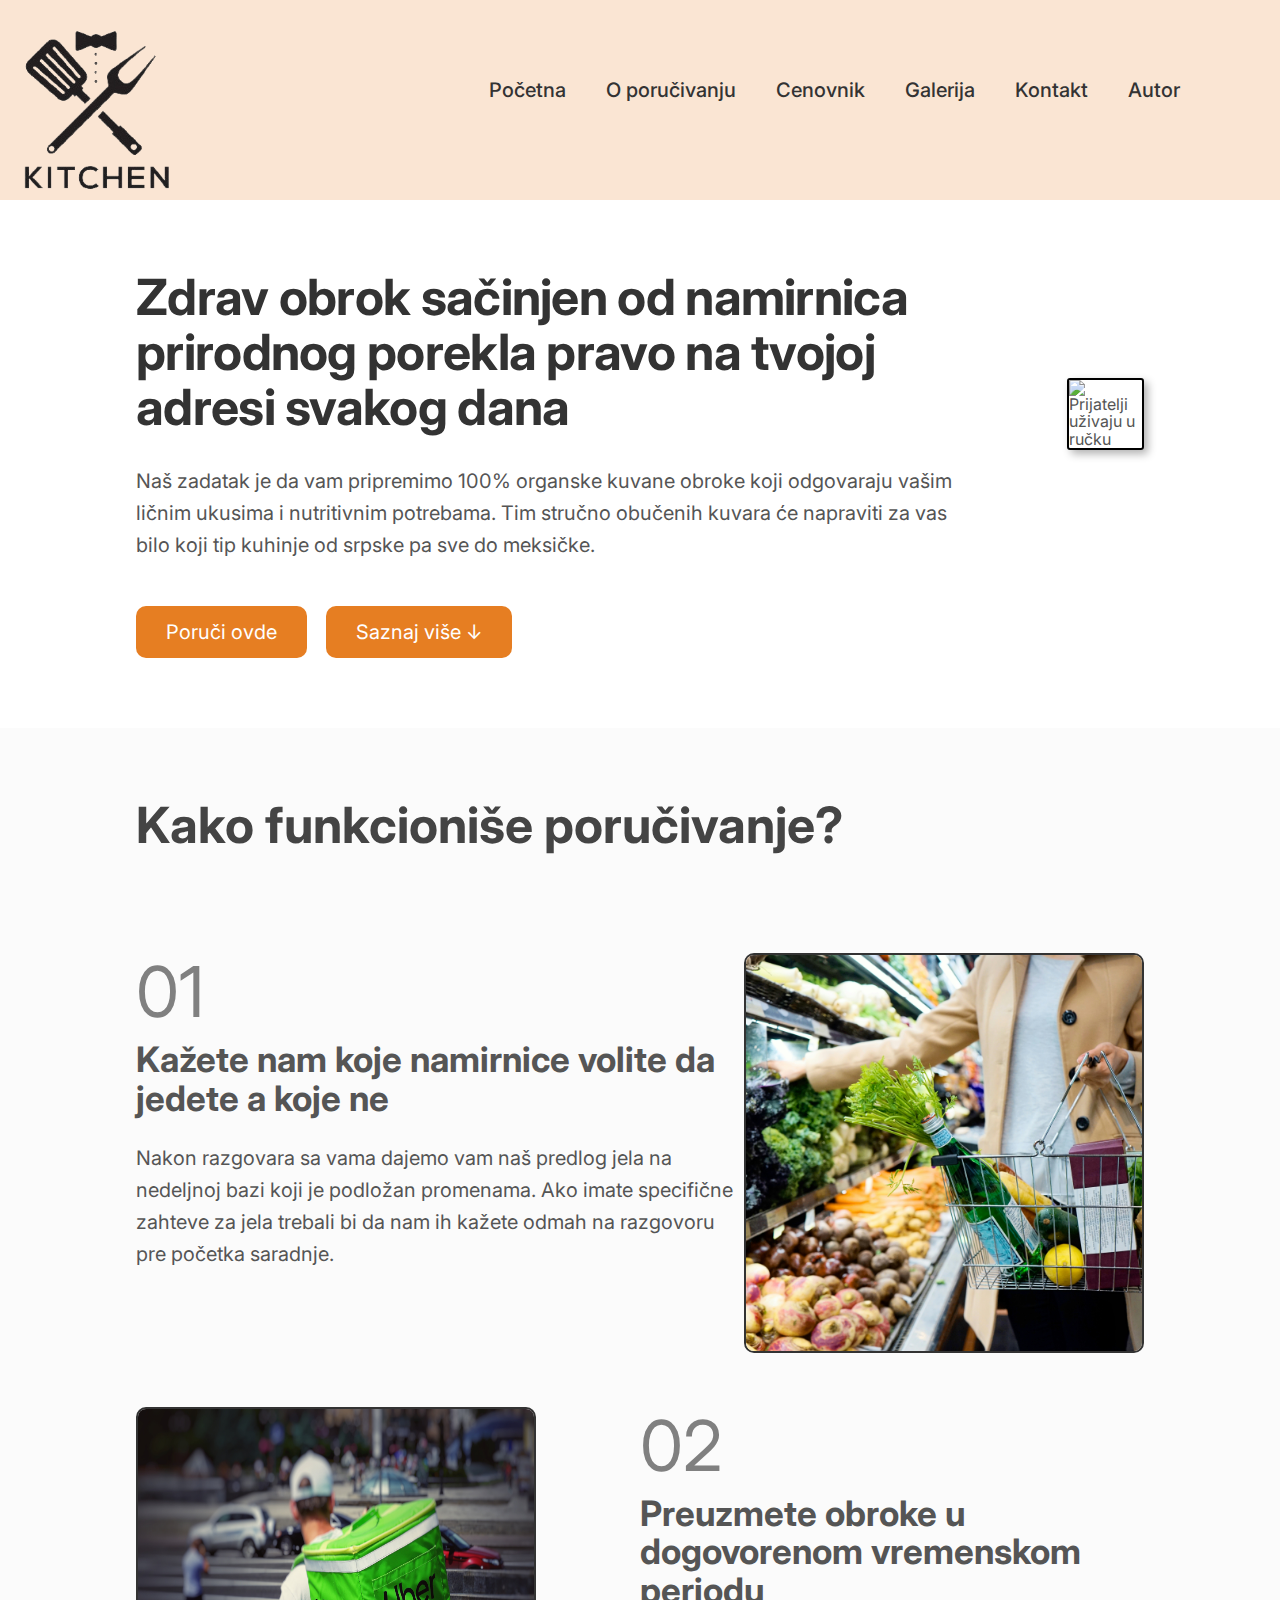
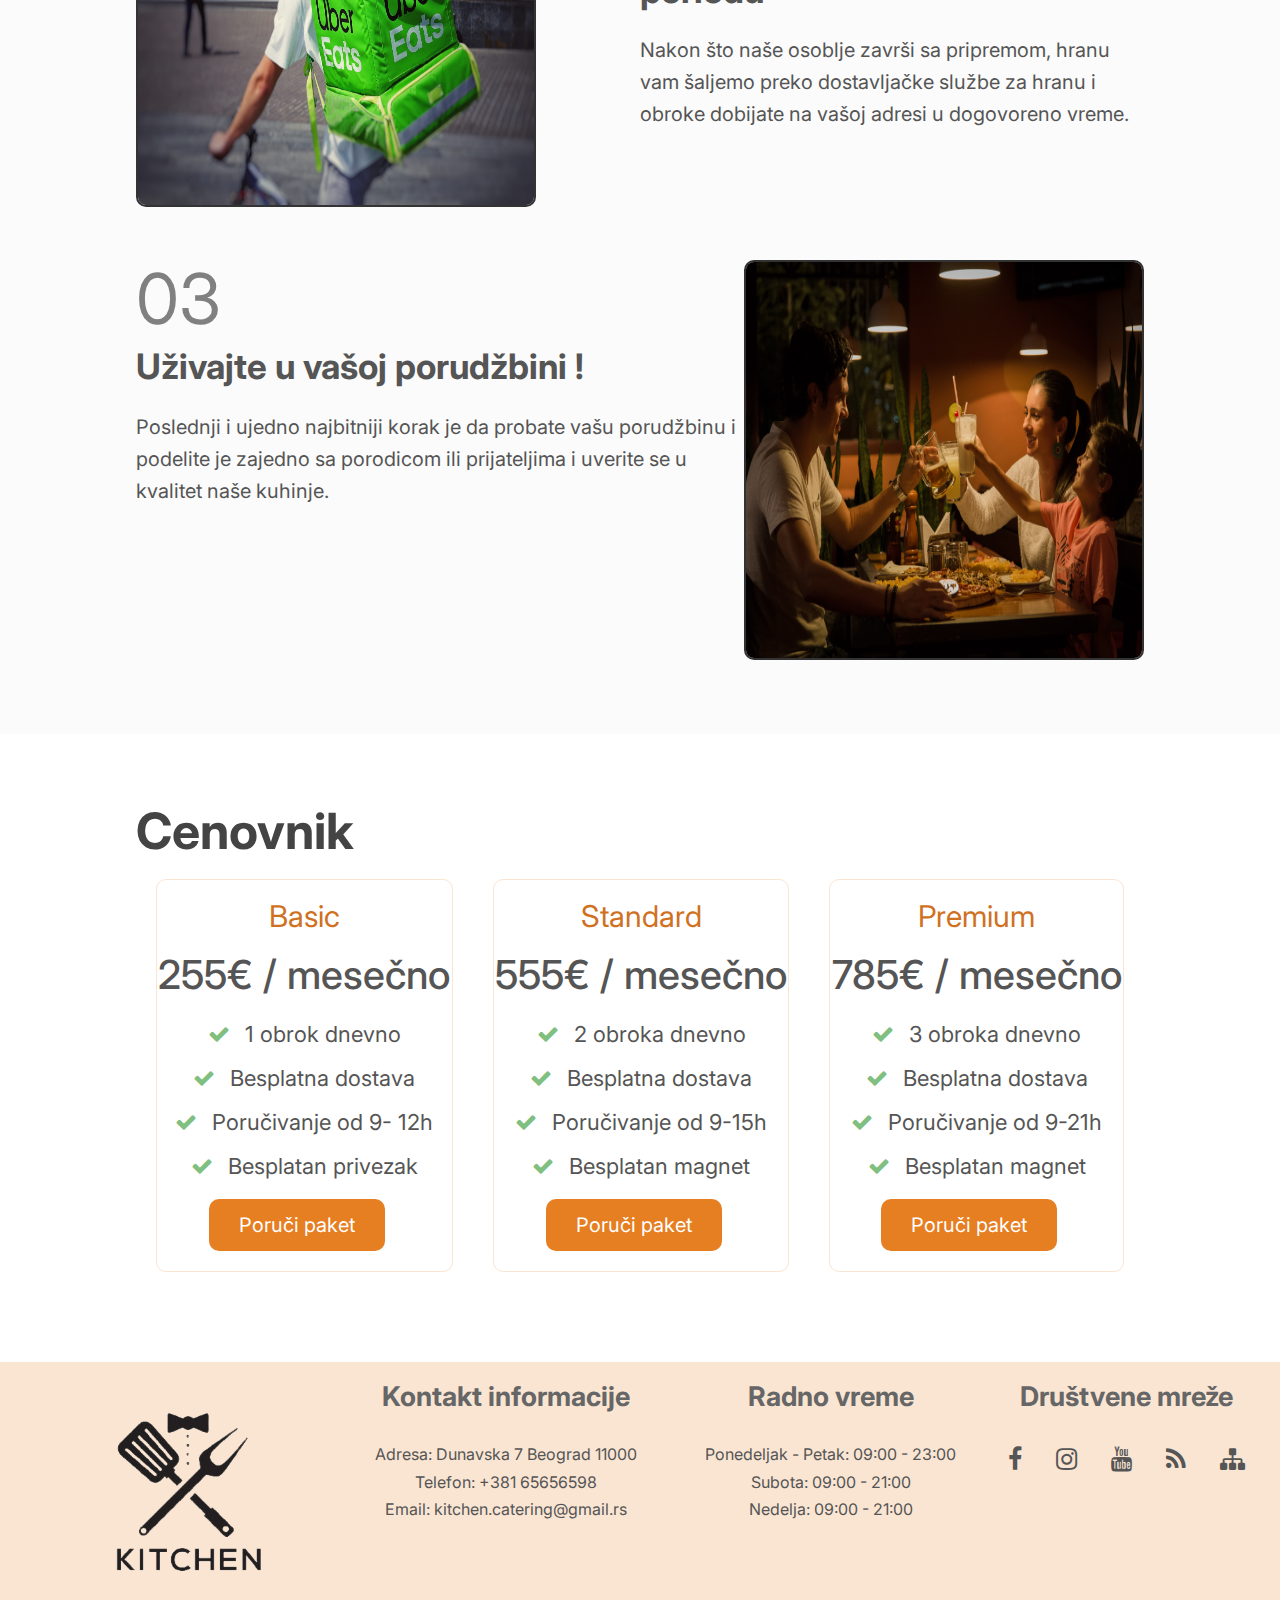
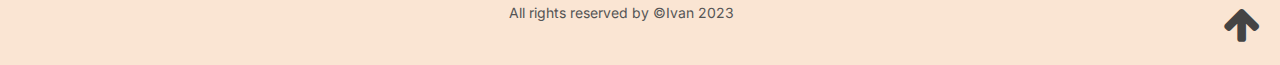
==== index.html @ 7a6d9eb5 "Add files via upload" ====
<!DOCTYPE html>
<html lang="sr-Latn-RS">
  <head>
    <meta charset="utf-8" />
    <meta name="keywords" content="Kuhinja, privatni ketering, kuvani obroci, nutritivno prilagodjeni obroci, besplatna dostava, kvalitetna hrana," />
    <meta name="description" content="Kuhinja je privatni ketering koji za vas pravi obroke po vasoj meri i nutritivnim vrednostima koje vi predložite. Naš zadatak je da vam pružimo najkvalitetnije kuvane obroke prilagodjene za vaš ukus." />
    <link rel="preconnect" href="https://fonts.googleapis.com">
    <link rel="preconnect" href="https://fonts.gstatic.com" crossorigin>
    <link href="https://fonts.googleapis.com/css2?family=Inter:wght@400;500;600;700&display=swap" rel="stylesheet">
    <link rel="stylesheet" href="css/style.css" type="text/css" />
    <link rel="stylesheet" href="https://cdnjs.cloudflare.com/ajax/libs/font-awesome/4.7.0/css/font-awesome.min.css">
    <title>Kuhinja - Naslovna</title>
  </head>
  <body>
    <header class="header">
      <img src="img/kujna.png" alt="Logo" class="kitchen-logo" />
      <nav class="first-nav">
        <ul class="first-nav-list">
          <li><a href="index.html" class="first-nav-link">Početna</a></li>
          <li><a href="index.html#howlink" class="first-nav-link">O poručivanju</a></li>
          <li><a href="index.html#pricelink" class="first-nav-link">Cenovnik</a></li>
          <li><a href="meals.html" class="first-nav-link">Galerija</a></li>
          <li><a href="contact.html" class="first-nav-link">Kontakt</a></li>
          <li><a href="author.html" class="first-nav-link">Autor</a></li>
        </ul>
      </nav>
    </header>
    <main>
      <section class="section section-home">
        <div class="region-home inner">
          <div class="block-home">
            <h1 class="main-heading">
              Zdrav obrok sačinjen od namirnica prirodnog porekla pravo na tvojoj adresi svakog dana
            </h1>
            <p class="para-home">
             Naš zadatak je da vam pripremimo 100% organske kuvane obroke koji odgovaraju vašim ličnim ukusima i nutritivnim potrebama. Tim stručno obučenih kuvara će napraviti za vas bilo koji tip kuhinje od srpske pa sve do meksičke. 
            </p>
            <a href="contact.html" class="bttn1">Poruči ovde</a>
            <a href="index.html#howlink" class="bttn2">Saznaj više &darr;</a>
          </div>

          <div class="img-block-home">
            <img src="img/jelo.jpg" class="hero-img" alt="Prijatelji uživaju u ručku" />
          </div>
        </div>
      </section>

      <section id="howlink" class="section section-how">
        <div class="region-how inner">
          <div class="heading-block-how">
            <h2>Kako funkcioniše poručivanje?</h2>
          </div>

          <div class="box box1">
            <div class="text">
              <div class="num1">
                <p class="n1">01</p>
              </div>
              <h3 class="ha31">Kažete nam koje namirnice volite da jedete a koje ne</h3>
              <p class="text1">Nakon razgovara sa vama dajemo vam naš predlog jela na nedeljnoj bazi koji je podložan promenama. Ako imate specifične zahteve za jela trebali bi  da nam ih kažete odmah na razgovoru pre početka saradnje.  </p>
            </div>
            <div class="img-right">
              <img src="img/shopping.jpg" alt="Žena koja kupuje namirnice u marketu" class="prva" />
            </div>
          </div>
        


          <div class="box box2">
            <div class="img-left">
              <img src="img/delivery.jpg" alt="Uber dostavljač hrane" class="druga" />
            </div>

            <div class="text text-right">
             <div class="num2">
               <p class="n1">02</p>
             </div>
             <h3 class="ha31">Preuzmete obroke u dogovorenom vremenskom periodu</h3>
             <p class="text1">Nakon što naše osoblje završi sa pripremom, hranu vam šaljemo preko dostavljačke službe za hranu i obroke dobijate na vašoj adresi u dogovoreno vreme.</p>
            </div>
       
            
           </div>

            <div class="box box3">
              <div class="text">
                <div class="num3">
                 <p class="n1">03</p>
                </div>
               <h3 class="ha31"> Uživajte u vašoj porudžbini ! </h3>
               <p class="text1">Poslednji i ujedno najbitniji korak je da probate vašu porudžbinu i podelite je zajedno sa porodicom ili prijateljima i uverite se u kvalitet naše kuhinje. </p>
              </div>

              <div class="img-right">
                <img src="img/family.jpg" alt="Porodica koja uživa u večeri kod kuće" class="treca" />
              </div>
            </div>
       </div>
      </section>

           <section id="pricelink" class="section section-pricelist">
            <div class="region-pricelist inner">
              <div class="heading-block-pricelist">
                <h2>Cenovnik</h2>
              </div>

                <div class="pricebox">
                  <div class="pricebox-inner pricebox-basic">
                      <p class="price-header">Basic</p>
                      <p class="pricing">255€ / mesečno</p>
                      <ul class="price">
                        <li><i class="fa fa-check" aria-hidden="true"></i>1 obrok dnevno</li>
                        <li><i class="fa fa-check" aria-hidden="true"></i>Besplatna dostava</li>
                        <li><i class="fa fa-check" aria-hidden="true"></i>Poručivanje od 9- 12h</li>
                        <li><i class="fa fa-check" aria-hidden="true"></i>Besplatan privezak</li>                      
                      </ul>
                    <a href="contact.html" class="bttn1">Poruči paket</a>
                  </div>

                  <div class="pricebox-inner pricebox-pro">
                      <p class="price-header">Standard</p>
                      <p class="pricing">555€ / mesečno</p>
                      <ul class="price">
                        <li><i class="fa fa-check" aria-hidden="true"></i>2 obroka dnevno</li>
                        <li><i class="fa fa-check" aria-hidden="true"></i>Besplatna dostava</li>
                        <li><i class="fa fa-check" aria-hidden="true"></i>Poručivanje od 9-15h</li>
                        <li><i class="fa fa-check" aria-hidden="true"></i>Besplatan magnet</li> 
                      </ul>
                    <a href="contact.html" class="bttn1">Poruči paket</a>
                  </div>

                  <div class="pricebox-inner pricebox-premium">
                    <p class="price-header">Premium</p>
                    <p class="pricing">785€ / mesečno</p>
                    <ul class="price">
                      <li><i class="fa fa-check" aria-hidden="true"></i>3 obroka dnevno</li>
                      <li><i class="fa fa-check" aria-hidden="true"></i>Besplatna dostava</li>
                      <li><i class="fa fa-check" aria-hidden="true"></i>Poručivanje od 9-21h</li>
                      <li><i class="fa fa-check" aria-hidden="true"></i>Besplatan magnet</li> 
                    </ul>
                    <a href="contact.html" class="bttn1">Poruči paket</a>
                  </div>

                </div>
            </div>
              
           </section> 

           <footer>
       
            <div class="footer">
                <div class="footer-top">
                    <div class="footer-column">
                      <img src="img/kujna.png" alt="Kitchen Logo" class="kitchen-logo" />
                    </div>
    
                    <div class="footer-column">
                        <h4>Kontakt informacije</h4>
                        <ul class="footer-contact">
                            <li>Adresa: Dunavska 7 Beograd 11000</li>
                            <li>Telefon: +381 65656598</li>
                            <li>Email: kitchen.catering@gmail.rs</li>
                        </ul>
                    </div>
    
                    <div class="footer-column">
                        <h4>Radno vreme</h4>
                        <ul class="footer-work-time">
                            <li>Ponedeljak - Petak: 09:00 - 23:00</li>
                            <li>Subota: 09:00 - 21:00</li>
                            <li>Nedelja: 09:00 - 21:00</li>
                        </ul>
                    </div>
                  <nav class="second-nav">
                    <div class="footer-column">
                     <h4>Društvene mreže</h4>
                      <a href="https://www.facebook.com/" class="footer-social"><i class="fa fa-facebook" aria-hidden="true"></i></a>
                      <a href="https://www.instagram.com/" class="footer-social"><i class="fa fa-instagram" aria-hidden="true"></i></a>
                      <a href="https://www.youtube.com/" class="footer-social"><i class="fa fa-youtube" aria-hidden="true"></i></a>
                      <a href="" class="footer-social"><i class="fa fa-rss" aria-hidden="true"></i></a>
                      <a href="" class="footer-social"><i class="fa fa-sitemap" aria-hidden="true"></i></i></a>
                    </div>
                  </nav>
                </div>
             </div>
    
                <div class="footer-bottom">
                  <div class="copyright">
                    <span class="copyright">All rights reserved by ©Ivan 2023</span>
                  </div>
                  <div class="backtotop">
                    <a href="#"><i class="fa fa-arrow-up" aria-hidden="true"></i></a>
                  </div>
                   
                    
                </div>
    
            </div>
    
    
     </footer>
    </main>
  </body>
</html>
---- css/style.css ----
* {
    margin: 0px;
    padding: 0px;
    box-sizing: border-box;
  }
  
  body {
    font-family: 'Inter', sans-serif;
    color: #555;
    line-height: 1.1;
  }

  h2 {
    font-size: 50px;
    color: #444;
  }

  h3 {
    font-size: 35px;
    margin: 10px 0 25px 0;
    color: #555;
  }

  h4 {
    font-size: 27px;
    color: #666;
    margin-bottom: 35px;
  }

  /* HEADER */
  .header {
    display: flex;
    justify-content: space-between;
    align-items: center;
    background-color: #fae5d3;
  }
  
  .kitchen-logo {
    height: 200px;
    margin-left: 15px;
  }
  
  .first-nav-list {
    list-style: none;
    margin-right: 100px;
    display: flex;
    gap: 40px;
    margin-top: -20px;
  }
  
  .first-nav-link:link,
  .first-nav-link:visited {
    text-decoration: none;
    font-weight: 500;
    color: #333;
    font-size: 20px;
    transition: all 0.3s;
  }
  
  .first-nav-link:hover,
  .first-nav-link:active {
    color: #cf711f;
  }
  
  .inner {
    width: 80%;
    margin: 0 auto;
  }

  /* SECTION HOME/POCETNA */
  .section {
    padding: 70px 10px;
  }

  .section-home {
    background-color: #fff;
  }
  
  .region-home {
    display: flex;
    align-items: center;
    gap: 100px;
  }
  
  .block-home {
    position: relative;
  
  }
  
  .main-heading {
    font-size: 50px;
    font-weight: 700;
    color: #333;
    letter-spacing: -0.7px;
    margin-bottom: 30px;
  }
  
  .para-home, p.text1 {
    font-size: 20px;
    line-height: 1.6;
    margin-bottom: 45px;
  }
  
  .bttn1:link {
    font-size: 20px;
    text-decoration: none;
    color: #fff;
    background-color: #e67e22;
    padding: 15px 30px;
    border-radius: 10px;
    display: inline-block;
    margin-right: 15px;
  }
  
  .bttn1:visited {
    font-size: 20px;
    text-decoration: none;
    color: #fff;
    background-color: #e67e22;
    padding: 15px 30px;
    border-radius: 10px;
    display: inline-block;
  }
  
  .bttn1:hover {
    font-size: 20px;
    text-decoration: none;
    color: #fff;
    background-color: #cf711f;
    padding: 15px 30px;
    border-radius: 10px;
    display: inline-block;
    transition: all 0.3s;
  }
  
  .bttn1:active {
    font-size: 20px;
    text-decoration: none;
    color: #fff;
    background-color: #cf711f;
    padding: 15px 30px;
    border-radius: 10px;
    display: inline-block;
  }
  
  .bttn2:link {
    font-size: 20px;
    text-decoration: none;
    color: #fff;
    background-color: #e67e22;
    padding: 15px 30px;
    border-radius: 10px;
    display: inline-block;
  }
  
  .bttn2:visited {
    font-size: 20px;
    text-decoration: none;
    color: #fff;
    background-color: #e67e22;
    padding: 15px 30px;
    border-radius: 10px;
    display: inline-block;
  }
  
  .bttn2:hover {
    font-size: 20px;
    text-decoration: none;
    color: #fff;
    background-color: #cf711f;
    padding: 15px 30px;
    border-radius: 10px;
    display: inline-block;
    transition: all 0.3s;
  }
  
  .bttn2:active {
    font-size: 20px;
    text-decoration: none;
    background-color: #cf711f;
    padding: 15px 30px;
    border-radius: 10px;
    display: inline-block;
  }
  
  .hero-img {
    width: 530px;
    position: relative;
    bottom: 50px;
    border: 2px solid #000;
    border-radius: 3px;
    box-shadow: 4px 4px 8px 0px rgba(0,0,0,0.3);
  }

  .hero-img:hover {
    transform: scale(1.1);
    transition: 0.5s
  }

    /* SECTION HOW/O POR  */
  .section-how {
    background-color: #f1f1f14f;
  }

  .heading-block-how {
    margin-bottom: 100px;
  }

  .heading-block-how h2 {
    font-size: 50px;
  }

  .box {
    display: flex;
  }

  .box1, .box2 {
    margin-bottom: 50px;
  }

  p.n1 {
    font-size: 70px;
    color: gray;
  }

  .text {
    flex-basis: 200px;
    flex-grow: 1;
  }

  .img-right {
    flex-basis: 0;
    flex-grow: 1;
    text-align: right;
  }

  .img-left {
    width: 50%;
  }

  .text-right {
    float: right;
  }

  .how {
    margin-bottom: 20px;
  }

  .prva {
    width: 400px;
    height: 400px;
    border: 2px solid #333;
    border-radius: 10px;
  }
  
  .druga {
    width: 400px;
    height: 400px;
    border: 2px solid #333;
    border-radius: 10px;
  }
  
  .treca {
    width: 400px;
    height: 400px;
    border: 2px solid #333;
    border-radius: 10px;
  }

  /* SECTION PRICELIST/CENOVNIK */
  .section-pricelist {
    background-color: #fff;
  }

  .pricebox {
    display: flex;
  }

  .pricebox li {
    list-style-type: none;
  }

  p.price-header {
    font-size: 30px;
    color: #cf711f;
    font-weight: 400;
    margin-bottom: 20px;
  }

  p.pricing {
    font-size: 40px;
    margin-bottom: 25px;
    font-weight: 500;
  }

  .pricebox-inner {
    flex-grow: 1;
    text-align: center;
    border: 1px solid #fae5d3;
    border-radius: 10px;
    padding: 20px 0;
    margin: 20px;
  }

  ul.price li {
    font-size: 22px;
    margin-bottom: 20px;
  }

  i.fa.fa-check {
    margin-right: 15px;
    color: #00800085;
  }

/* FOOTER */
  footer {
    background-color: #fae5d3;
    color: #fff;
    padding: 20px 20px;
  }

  footer a {
    color:#fff;
    text-decoration: none;
  }

  footer a:hover {
    color:#fff;
    text-decoration: none;
  }

  li {
    list-style: none;
  }

/* STYLE GALERIJA */
  .galerija {
    display: flex;
    flex-wrap: wrap;
    align-items: flex-start;
    flex-direction: row;
    justify-content: space-between;
    gap: 20px;
  }

   .galerija img {
    margin: 10px;
    border: 3px solid #000;
    box-shadow: 3px 3px 8px 0px rgba(0,0,0,0.3);
    max-width: 23%;
    border-radius: 10px;
  }

   .galerija img:hover {
    transform: scale(0.8);
    cursor: pointer;
    transition: 0.5s;
  }

   .section-galerija h2 {
    text-align: center;
    margin-bottom: 30px;
  }

/* STYLE FORME */

   #kontakt {
    background-color: #f1f1f14f;
  }

   .kontakt {
    margin-bottom: 30px;
    text-align: center;
  }

   form {
    max-width: 50%;
    margin: 0 auto;
  }

    input[type=text], select, textarea, input[type=email] {
      width: 100%;
      padding: 12px;
      border: 1px solid #ccc;
      border-radius: 4px;
      box-sizing: border-box;
      margin-top: 6px;
      margin-bottom: 16px;
      resize: vertical;
    }

    input[type=submit] {
      background-color: #555;
      color: white;
      padding: 12px 20px;
      border: none;
      border-radius: 4px;
      cursor: pointer;
    }

    label {
      font-weight: 500;
    }

    input[type=submit]:hover {
      background-color: #000;
    }

    textarea {
      height: 200px;
    }

/* STYLE AUTOR */
    .autor {
      display: flex;
      flex-direction: row;
      justify-content: space-between;
      gap: 60px;
    }

    .autor-sl {
      border: 2px solid #000;
      border-radius: 10px; 
    }

    .autor-sl:hover {
      transform: scale(1.1);
      cursor: pointer;
      transition: 0.5s;
    }

    .autor-naslov h2 {
      text-align: center;
      margin-bottom: 70px;
    }

    h6 {
      font-size: 35px;
      margin: 20px 0;
    }

    #autor-bio ul li {
      font-size: 35px;
      line-height: 1.5;
    }

    #autor-bio p {
      font-size: 25px;
      line-height: 1.3;
    }

/*  STYLE  FOOTER */
    .footer {
      margin: 0 auto;
    }

    .footer-top {
      display: flex;
      margin-bottom: 20px;
    }

    .footer-column {
      flex-basis: 200px;
      flex-grow: 1;
      text-align: center;
    }

    .footer-contact li, .footer-work-time li {
      color: #555;
      margin-bottom: 10px;
    }

    .footer-bottom {
      display: flex;
    }

    .footer-social {
      font-size: 25px;
      margin: 15px;
      color: #555;
    }

    .copyright {
      flex-grow: 1;
      color: #555;
      text-align: center;
      font-size: 14px;
    }

    i.fa.fa-arrow-up {
      color: #444;
      font-size: 40px;
    }
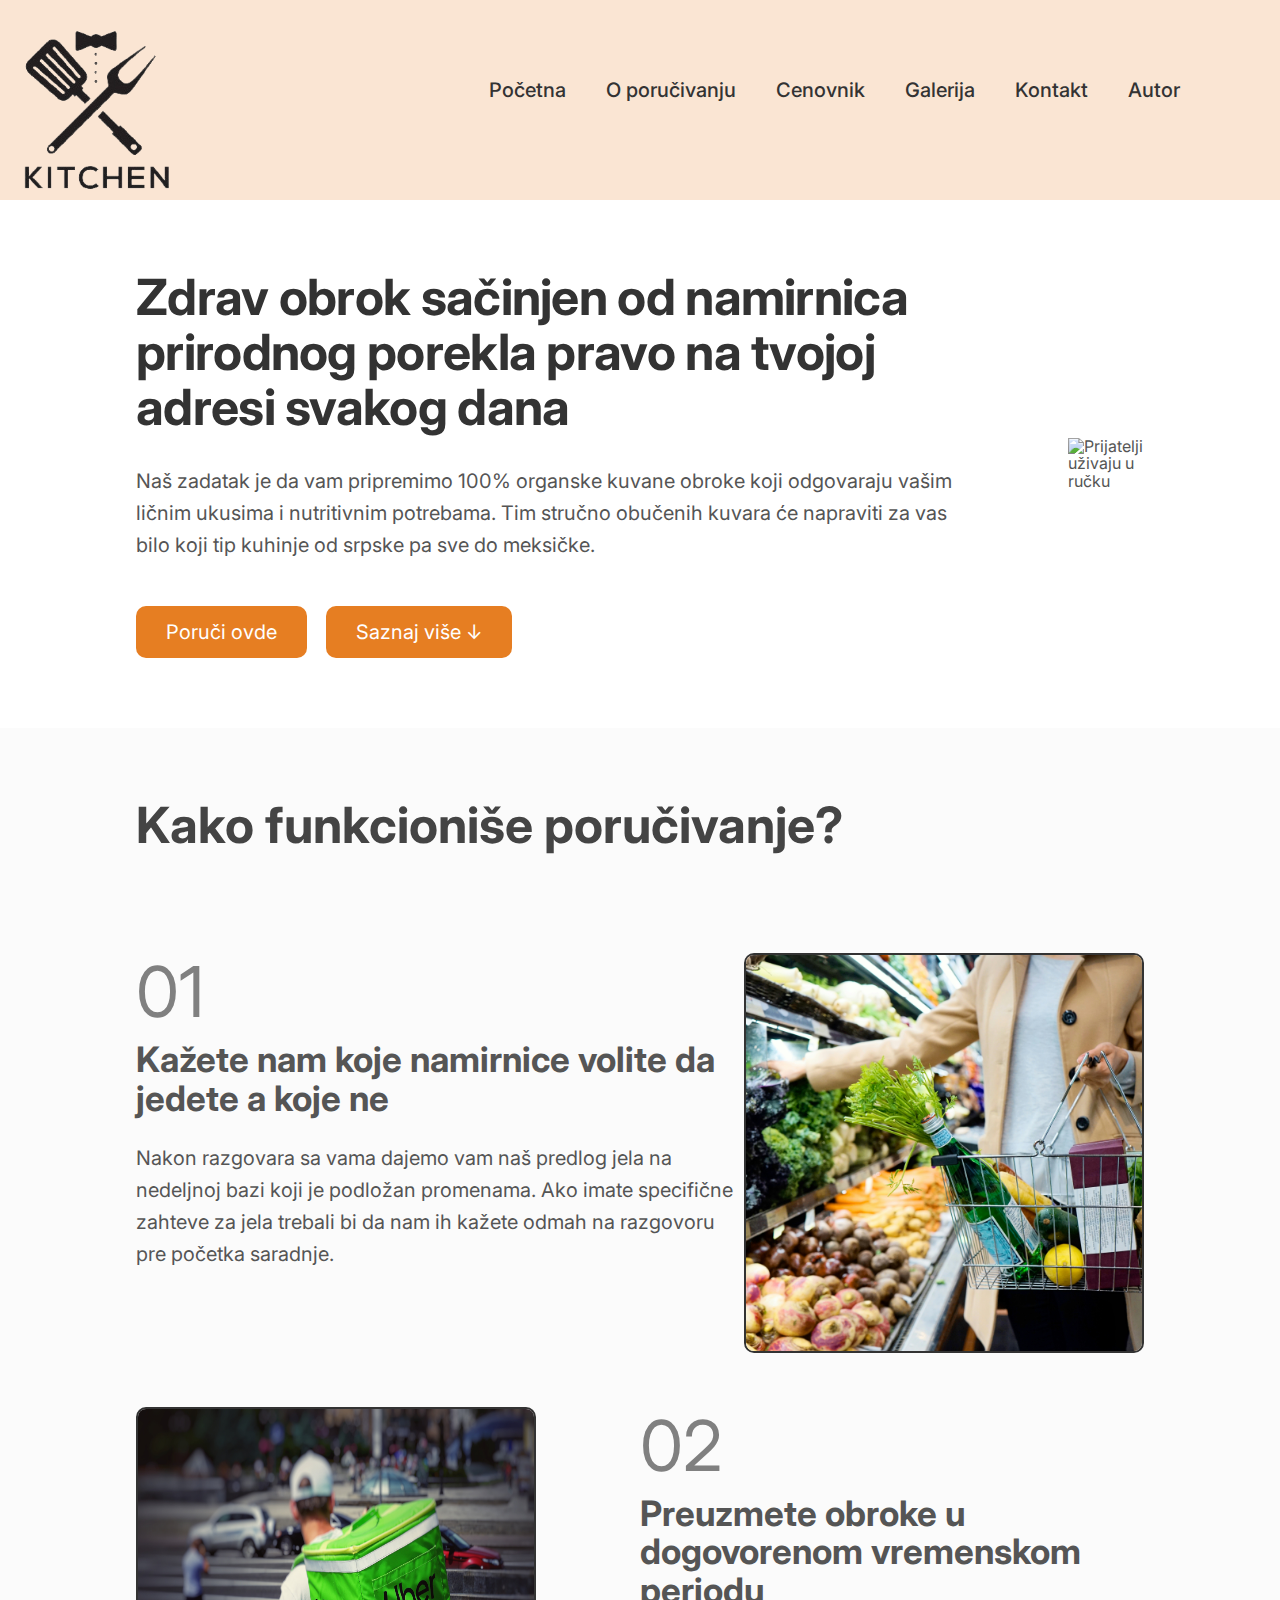
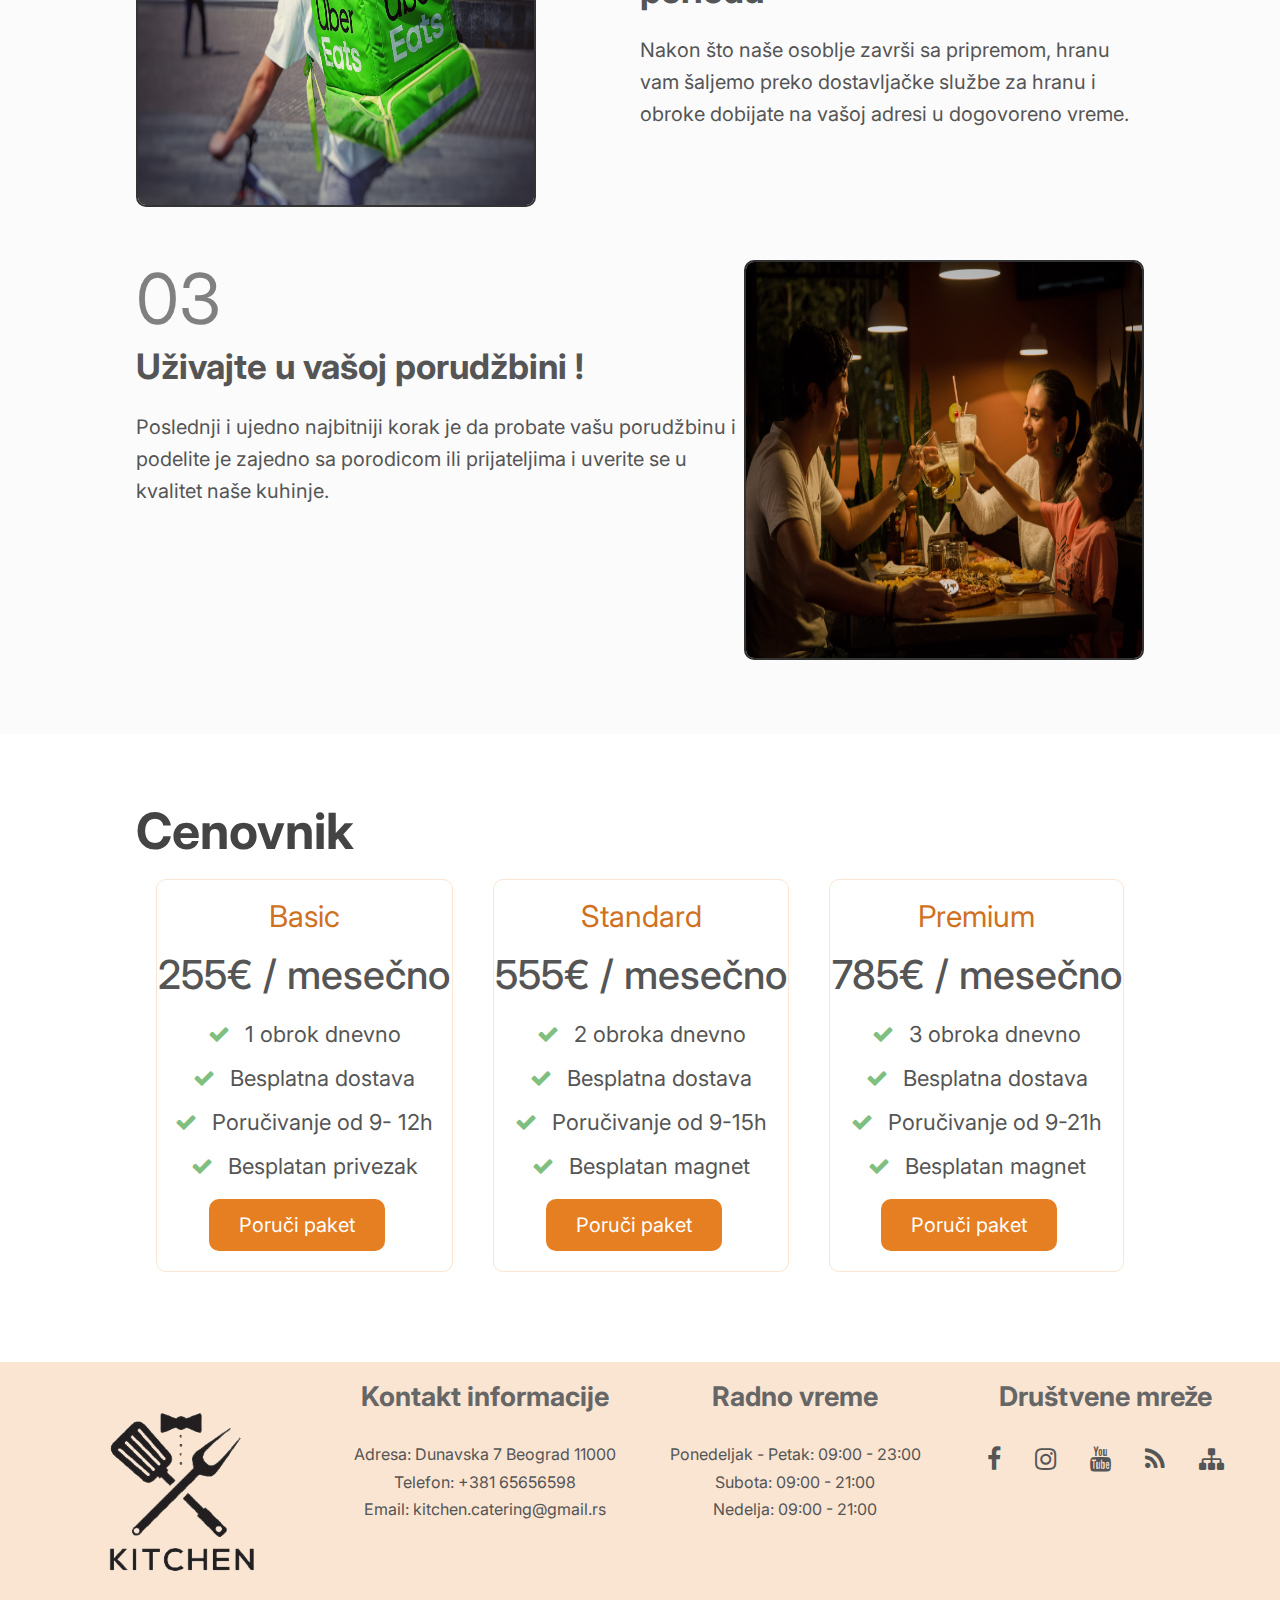
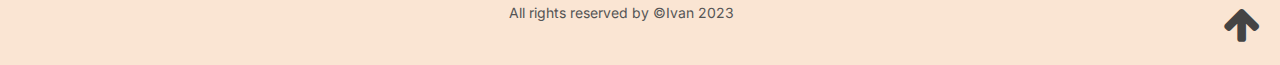
==== commit d4526210: "Add files via upload" ====
--- a/index.html
+++ b/index.html
@@ -40,7 +40,7 @@
           </div>
 
           <div class="img-block-home">
-            <img src="img/jelo.jpg" class="hero-img" alt="Prijatelji uživaju u ručku" />
+            <img src="img/jelo.jpg" class="gr-img" alt="Prijatelji uživaju u ručku" />
           </div>
         </div>
       </section>
@@ -171,17 +171,17 @@
                             <li>Nedelja: 09:00 - 21:00</li>
                         </ul>
                     </div>
-                  <nav class="second-nav">
+          
                     <div class="footer-column">
                      <h4>Društvene mreže</h4>
                       <a href="https://www.facebook.com/" class="footer-social"><i class="fa fa-facebook" aria-hidden="true"></i></a>
                       <a href="https://www.instagram.com/" class="footer-social"><i class="fa fa-instagram" aria-hidden="true"></i></a>
                       <a href="https://www.youtube.com/" class="footer-social"><i class="fa fa-youtube" aria-hidden="true"></i></a>
-                      <a href="" class="footer-social"><i class="fa fa-rss" aria-hidden="true"></i></a>
-                      <a href="" class="footer-social"><i class="fa fa-sitemap" aria-hidden="true"></i></i></a>
-                    </div>
-                  </nav>
-                </div>
+                      <a href="rss.xml" class="footer-social" target="_blank"><i class="fa fa-rss" aria-hidden="true"></i></a>
+                      <a href="sitemap.xml" target="_blank" class="footer-social"><i class="fa fa-sitemap" aria-hidden="true"></i></a>
+                    </div>
+                 </div>
+               </div>
              </div>
     
                 <div class="footer-bottom">
